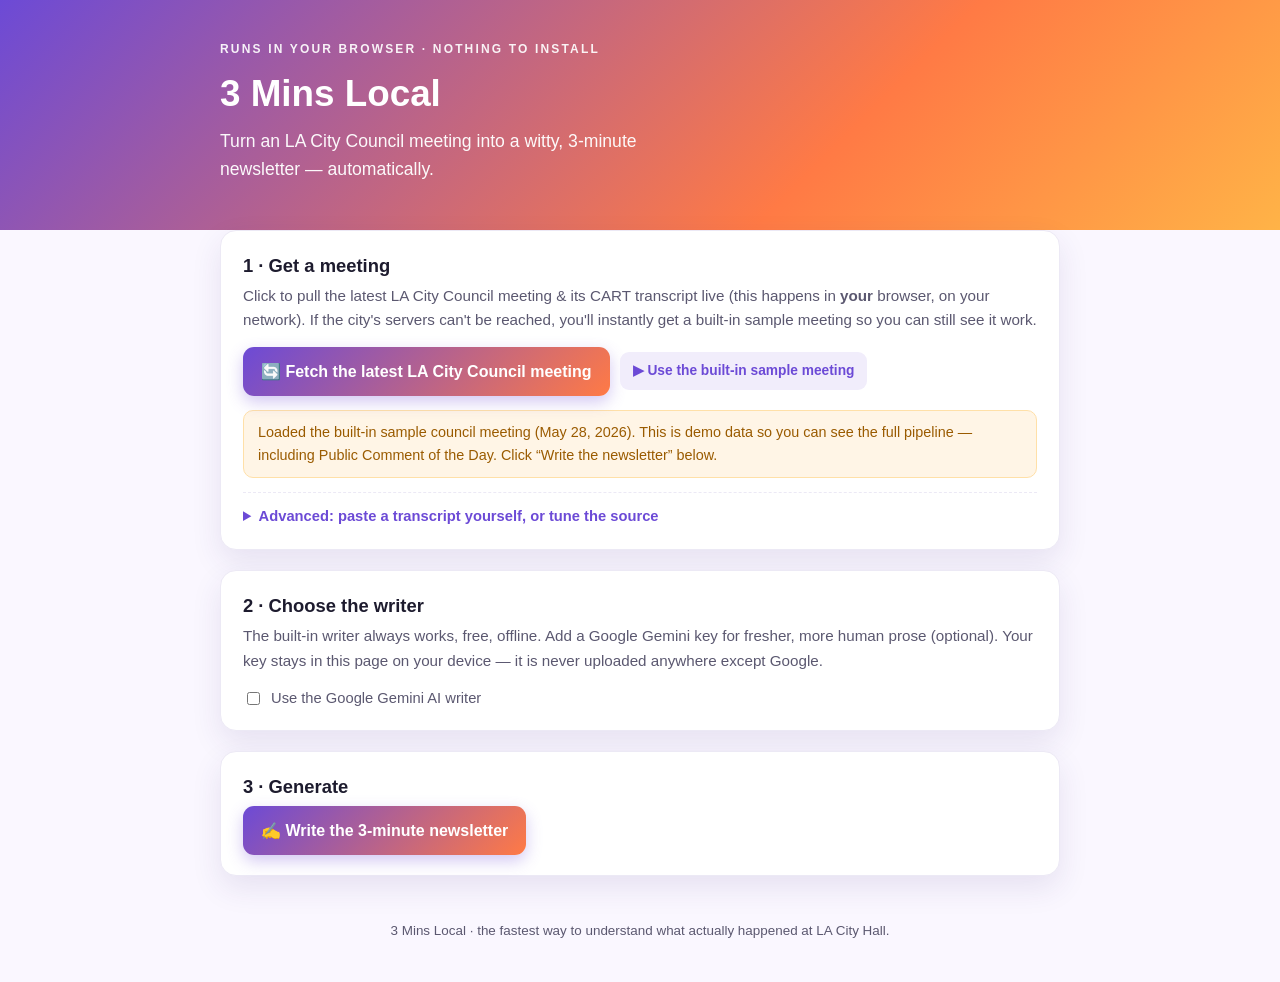
==== app.html @ 2d8de811 "feat: add browser app (app.html) to run the pipeline in Safari Self-contained HTML page that runs th" ====
<!DOCTYPE html>
<html lang="en">
<head>
<meta charset="UTF-8" />
<meta name="viewport" content="width=device-width, initial-scale=1.0" />
<title>3 Mins Local — Live Newsletter Generator</title>
<style>
  :root{
    --ink:#1d1b2e; --muted:#5b5870; --line:#ece9f5; --paper:#fff; --wash:#faf7ff;
    --sun:#ff7a45; --sun2:#ffb347; --grape:#6c4ad6; --sky:#2f9be0; --leaf:#1fae8b; --rose:#e8527a;
    --shadow:0 12px 30px rgba(60,40,120,.10); --radius:16px;
  }
  *{box-sizing:border-box}
  body{margin:0;font-family:-apple-system,BlinkMacSystemFont,"Segoe UI",Roboto,Helvetica,Arial,sans-serif;color:var(--ink);background:var(--wash);line-height:1.6}
  .wrap{max-width:880px;margin:0 auto;padding:0 20px}
  header.hero{background:linear-gradient(135deg,var(--grape),var(--sun) 65%,var(--sun2));color:#fff;padding:40px 0 46px}
  .eyebrow{font-size:.75rem;letter-spacing:.18em;text-transform:uppercase;font-weight:700;opacity:.92}
  header.hero h1{font-size:2.3rem;margin:.15em 0 .1em}
  header.hero p{margin:0;font-size:1.1rem;opacity:.96;max-width:44ch}
  main{padding:26px 0 60px}

  .panel{background:var(--paper);border:1px solid var(--line);border-radius:var(--radius);box-shadow:var(--shadow);padding:20px 22px;margin-bottom:20px}
  .panel h2{margin:0 0 4px;font-size:1.15rem}
  .panel p.hint{margin:0 0 14px;color:var(--muted);font-size:.95rem}

  .btnrow{display:flex;gap:10px;flex-wrap:wrap;align-items:center}
  button{font:inherit;font-weight:700;border:none;border-radius:11px;padding:12px 18px;cursor:pointer;transition:transform .05s ease, box-shadow .15s ease}
  button:active{transform:translateY(1px)}
  .primary{background:linear-gradient(135deg,var(--grape),var(--sun));color:#fff;box-shadow:0 6px 16px rgba(108,74,214,.3)}
  .ghost{background:#f1edfb;color:var(--grape)}
  .small{padding:8px 13px;font-size:.86rem;border-radius:9px}

  label.field{display:block;font-size:.85rem;font-weight:700;color:var(--muted);margin:12px 0 5px}
  input[type=text],input[type=password],textarea,select{width:100%;font:inherit;padding:10px 12px;border:1px solid var(--line);border-radius:10px;background:#fff;color:var(--ink)}
  textarea{min-height:150px;font-family:ui-monospace,SFMono-Regular,Menlo,monospace;font-size:.85rem;line-height:1.5}
  .inline{display:flex;gap:10px;flex-wrap:wrap}
  .inline > *{flex:1;min-width:160px}
  .check{display:flex;align-items:center;gap:8px;margin-top:12px;font-size:.92rem;color:var(--muted)}
  .check input{width:auto}

  details{margin-top:14px;border-top:1px dashed var(--line);padding-top:12px}
  summary{cursor:pointer;font-weight:700;color:var(--grape);font-size:.92rem}

  #log{font-family:ui-monospace,Menlo,monospace;font-size:.8rem;background:#1d1b2e;color:#cfc7ee;border-radius:10px;padding:12px 14px;max-height:180px;overflow:auto;white-space:pre-wrap;margin-top:14px;display:none}
  #log .ok{color:#7ee0b8}#log .warn{color:#ffcf7a}#log .err{color:#ff9a9a}#log .dim{color:#8a83b0}

  .banner{border-radius:10px;padding:10px 14px;font-size:.9rem;margin-top:14px;display:none}
  .banner.live{background:#e7f8f1;color:#0f7a5e;border:1px solid #b6ecd6}
  .banner.demo{background:#fff5e6;color:#9a5b00;border:1px solid #ffe0a8}
  .banner.fail{background:#fdecef;color:#b22a4d;border:1px solid #f6c2cf}

  /* Newsletter */
  #out{display:none}
  .news{background:#fff;border:1px solid var(--line);border-radius:16px;overflow:hidden;box-shadow:var(--shadow)}
  .news .top{background:linear-gradient(90deg,var(--grape),var(--sun));color:#fff;padding:14px 22px}
  .news .top .sub{font-size:.72rem;letter-spacing:.1em;text-transform:uppercase;opacity:.85}
  .news .top h3{margin:2px 0 0;font-size:1.3rem}
  .news .meta{padding:8px 22px;background:#faf7ff;color:var(--muted);font-size:.82rem;border-bottom:1px solid var(--line)}
  .news .body{padding:18px 24px}
  .news h4{margin:18px 0 5px;font-size:.74rem;letter-spacing:.09em;text-transform:uppercase;color:var(--sun)}
  .news h4:first-child{margin-top:0}
  .news p{margin:0 0 6px}
  .news ul{margin:4px 0 0;padding-left:20px}
  .news .closing{color:var(--muted);font-style:italic;border-top:1px solid var(--line);margin-top:18px;padding-top:12px}
  .wc{font-size:.8rem;color:var(--muted);text-align:right;margin-top:8px}

  .leader{margin-top:20px}
  .lead-row{display:flex;align-items:center;gap:12px;padding:10px 0;border-bottom:1px dashed var(--line)}
  .lead-row:last-child{border-bottom:none}
  .badge{flex:none;width:46px;text-align:center;font-weight:800;color:#fff;border-radius:9px;padding:6px 0;font-size:.85rem}
  .lead-row .who{font-weight:700}
  .lead-row .det{font-size:.82rem;color:var(--muted)}
  .topic{display:inline-block;font-size:.72rem;font-weight:700;padding:2px 8px;border-radius:999px;background:#f0ecfb;color:var(--grape);margin:2px 4px 0 0}
  .copybar{display:flex;gap:10px;margin-top:14px}
  footer{color:var(--muted);font-size:.84rem;text-align:center;padding:24px 0 40px}
  a{color:var(--grape)}
</style>
</head>
<body>
<header class="hero"><div class="wrap">
  <div class="eyebrow">Runs in your browser · nothing to install</div>
  <h1>3 Mins Local</h1>
  <p>Turn an LA City Council meeting into a witty, 3-minute newsletter — automatically.</p>
</div></header>

<main class="wrap">

  <div class="panel">
    <h2>1 · Get a meeting</h2>
    <p class="hint">Click to pull the latest LA City Council meeting &amp; its CART transcript live (this happens in <b>your</b> browser, on your network). If the city's servers can't be reached, you'll instantly get a built-in sample meeting so you can still see it work.</p>
    <div class="btnrow">
      <button class="primary" id="btnLive">🔄 Fetch the latest LA City Council meeting</button>
      <button class="ghost small" id="btnSample">▶︎ Use the built-in sample meeting</button>
    </div>
    <div class="banner live" id="bLive"></div>
    <div class="banner demo" id="bDemo"></div>
    <div class="banner fail" id="bFail"></div>
    <div id="log"></div>

    <details>
      <summary>Advanced: paste a transcript yourself, or tune the source</summary>
      <label class="field" for="meetTitle">Meeting title</label>
      <input type="text" id="meetTitle" value="Regular Meeting of the Los Angeles City Council" />
      <div class="inline">
        <div><label class="field" for="meetDate">Date</label><input type="text" id="meetDate" placeholder="2025-12-10" /></div>
        <div><label class="field" for="meetCmte">Body</label><input type="text" id="meetCmte" value="City Council" /></div>
      </div>
      <label class="field" for="transcript">CART transcript text</label>
      <textarea id="transcript" placeholder="Paste a transcript here (only if you want to override the fetch)…"></textarea>
    </details>
  </div>

  <div class="panel">
    <h2>2 · Choose the writer</h2>
    <p class="hint">The built-in writer always works, free, offline. Add a Google Gemini key for fresher, more human prose (optional). Your key stays in this page on your device — it is never uploaded anywhere except Google.</p>
    <label class="check"><input type="checkbox" id="useAI" /> Use the Google Gemini AI writer</label>
    <div id="aiBox" style="display:none">
      <div class="inline">
        <div style="flex:2"><label class="field" for="apiKey">Gemini API key</label><input type="password" id="apiKey" placeholder="AIza… or AQ.…" /></div>
        <div><label class="field" for="model">Model</label><select id="model"><option>gemini-2.0-flash</option><option>gemini-1.5-flash</option><option>gemini-1.5-pro</option></select></div>
      </div>
    </div>
  </div>

  <div class="panel">
    <h2>3 · Generate</h2>
    <div class="btnrow"><button class="primary" id="btnGen">✍️ Write the 3-minute newsletter</button></div>
  </div>

  <div id="out">
    <div class="news" id="news"></div>
    <div class="wc" id="wc"></div>
    <div class="copybar">
      <button class="ghost small" id="btnCopy">📋 Copy as markdown</button>
      <button class="ghost small" id="btnPrint">🖨️ Print / Save PDF</button>
    </div>
    <div class="panel leader" id="leaderPanel" style="margin-top:20px">
      <h2>🎤 Public comment leaderboard</h2>
      <p class="hint">Every public comment, scored on newsworthiness, emotion, virality, and civic relevance. The top one becomes "Public Comment of the Day."</p>
      <div id="leader"></div>
    </div>
  </div>

  <footer>3 Mins Local · the fastest way to understand what actually happened at LA City Hall.</footer>
</main>

<script>
'use strict';
// =================== CONFIG / VOCAB ===================
const TOPIC_KEYWORDS={housing:["housing","affordable","rent","tenant","eviction","landlord","rso","rent control"],homelessness:["homeless","unhoused","encampment","shelter","interim housing","41.18","skid row"],policing:["police","lapd","officer","public safety","crime","use of force","reform"],transportation:["transit","metro","bus","bike","bus lane","traffic","parking","vision zero","sidewalk"],olympics:["olympic","olympics","2028","la28","games"],corruption:["corruption","bribery","indictment","ethics","conflict of interest","fbi","fraud"],development:["development","zoning","rezoning","entitlement","project","permit","density","construction"],labor:["labor","union","wage","worker","minimum wage","strike","contract","collective bargaining"],climate:["climate","emissions","solar","ladwp","green","heat","tree","carbon","electrification"],budget:["budget","deficit","funding","appropriation","reserve","shortfall","fee"]};
const INTENSITY_CUES=["applause","laughter","cheers","boos","shouting","gavel","out of order","point of order","interrupt","outrage","furious"];
const PC_OPEN=["general public comment","public comment","multiple agenda item","please state your name","you have one minute","you'll have one minute","next speaker","next caller","caller, you're on the line","first speaker"];
const PC_CLOSE=["your time has expired","time is up","thank you, next","that concludes public comment","closing public comment","we'll move on"];
const COUNCIL_CUES=["councilmember","councilman","councilwoman","council member","president pro tem","council president","president","chair","vice chair","supervisor"];
const STAFF_CUES=["city attorney","deputy city attorney","city administrative officer","cao","chief legislative analyst","cla","general manager","gm","director","deputy","analyst","staff","presenter","lapd chief","fire chief","department of","bureau of","sergeant at arms","engineer"];
const CLERK_CUES=["city clerk","clerk","executive officer","reading clerk"];
const PUBLIC_CUES=["speaker","caller","public comment","public testimony","member of the public"];
const VIRALITY_MARKERS=["i pay your salary","do your job","this is insane","follow the money","you work for us","shame","literally","are you kidding","with all due respect","let me be clear","point blank","frankly","absurd","ridiculous"];
const WEIGHTS={newsworthiness:.35,emotional:.20,virality:.20,civic_relevance:.25};
const PHRASEBOOK={"mobility corridor optimization":"turning a car lane into a bus lane","mobility corridor":"a street they want buses and bikes to use","right-sizing":"cutting","fiscal sustainability":"we're short on money","structural deficit":"we spend more than we take in, every year","enhanced enforcement":"more tickets / more police","interim housing":"temporary shelter","permanent supportive housing":"apartments with on-site services for formerly homeless residents","adaptive reuse":"turning old offices into apartments","public-private partnership":"the city pays, a private company runs it","value capture":"taxing the bump in property value the city's own project creates","community engagement":"meetings where residents get to comment","stakeholder":"anyone affected","robust":"we hope it's big enough","leverage":"use","utilize":"use","incentivize":"pay people to","deconfliction":"stop two city plans from fighting each other","operationalize":"actually do","feasibility study":"we'll study whether it's even possible","ground lease":"the city keeps the land and rents it out long-term","entitlements":"permission to build","by-right":"no extra approvals needed","density bonus":"build taller in exchange for some affordable units","transit-oriented":"near a train or bus line","complete street":"a street redesigned for cars, buses, bikes, and walkers"};
const WORDS_MAX=900;
const COUNCIL_FILE_RE=/\b\d{2}-\d{4}(?:-S\d+)?\b/g;
const ROLE={COUNCIL:"councilmember",STAFF:"staff",CLERK:"clerk",PUBLIC:"public",UNKNOWN:"unknown"};

// =================== PIPELINE (ported & Node-tested) ===================
function parseTimestamp(ts){if(!ts)return null;const p=ts.split(":").map(Number);let h,m,s;if(p.length===3)[h,m,s]=p;else if(p.length===2){h=0;[m,s]=p;}else return null;return h*3600+m*60+s;}
function cleanSpeaker(r){return r.replace(/\s+/g," ").trim();}
const GENERIC_LABELS=new Set(["speaker","caller","public comment","member of the public","next speaker"]);
function displayName(raw){const l=cleanSpeaker(raw);const m=l.match(/^([A-Za-z .'-]+?)\s*\(([^)]+)\)\s*$/);if(m&&GENERIC_LABELS.has(m[1].trim().toLowerCase()))return m[2].trim();return l;}
function looksLikeLabel(c){const w=c.split(/\s+/);if(w.length>6)return false;const L=[...c].filter(ch=>/[a-zA-Z]/.test(ch));if(!L.length)return false;const up=L.filter(ch=>ch===ch.toUpperCase()&&/[A-Z]/.test(ch)).length;return up/L.length>=.5;}
const RE_MARK=/^\s*>>\s*([^:\[]+?)\s*(?:\[(\d{1,2}:\d{2}(?::\d{2})?)\])?\s*:\s*(.*)$/,RE_TS=/^\s*\[(\d{1,2}:\d{2}(?::\d{2})?)\]\s*([A-Z][^:]{1,60}?)\s*:\s*(.*)$/,RE_PLAIN=/^\s*([A-Z][A-Za-z'.\-() ]{1,58}?)\s*:\s*(.+)$/;
function parseTranscript(text){const segs=[];let cur=null;for(const line of text.split(/\r?\n/)){if(!line.trim())continue;let sp=null,ts=null,body=null,m;if((m=line.match(RE_MARK))){sp=m[1];ts=m[2];body=m[3];}else if((m=line.match(RE_TS))){ts=m[1];sp=m[2];body=m[3];}else if((m=line.match(RE_PLAIN))&&looksLikeLabel(m[1])){sp=m[1];body=m[2];}if(sp!==null){if(cur){cur.text=cur.text.trim();segs.push(cur);}cur={index:segs.length,speakerRaw:">> "+cleanSpeaker(sp),speakerName:displayName(sp),text:body.trim(),start:parseTimestamp(ts),role:ROLE.UNKNOWN};}else if(cur){cur.text=(cur.text+" "+line.trim()).trim();}}if(cur){cur.text=cur.text.trim();segs.push(cur);}return segs;}
function classifyLabel(label){const l=label.toLowerCase().replace(/^>+/,"").trim();if(CLERK_CUES.some(c=>l.includes(c)))return ROLE.CLERK;if(COUNCIL_CUES.some(c=>l.includes(c)))return ROLE.COUNCIL;if(STAFF_CUES.some(c=>l.includes(c)))return ROLE.STAFF;if(PUBLIC_CUES.some(c=>l.includes(c)))return ROLE.PUBLIC;return ROLE.UNKNOWN;}
function classifySegments(segs){for(const s of segs)s.role=classifyLabel(s.speakerRaw||s.speakerName);return segs;}
function hasCue(t,cues){const low=t.toLowerCase();return cues.some(c=>low.includes(c));}
function detectWindows(segs){const w=[];let open=null;segs.forEach((s,i)=>{if(open===null){if(hasCue(s.text,PC_OPEN))open=i;}else if(hasCue(s.text,PC_CLOSE)){w.push([open,i+1]);open=null;}});if(open!==null)w.push([open,segs.length]);return w;}
function inWindow(i,wins){return wins.some(([a,b])=>a<=i&&i<b);}
function extractPublicComments(segs){const wins=detectWindows(segs);const out=[];segs.forEach((s,i)=>{const off=[ROLE.COUNCIL,ROLE.STAFF,ROLE.CLERK].includes(s.role);if(s.role===ROLE.PUBLIC){out.push(s);return;}if(inWindow(i,wins)&&!off){s.role=ROLE.PUBLIC;out.push(s);}});return out.filter(s=>s.text.split(/\s+/).length>=4);}
function topicsIn(t){const low=t.toLowerCase();return Object.entries(TOPIC_KEYWORDS).filter(([k,kw])=>kw.some(x=>low.includes(x))).map(([k])=>k);}
function newsworthiness(tp){if(!tp.length)return 0;return Math.min(1,.45+.275*(tp.length-1));}
function emotional(t){const low=t.toLowerCase();const h=INTENSITY_CUES.filter(c=>low.includes(c)).length;const ex=Math.min((t.match(/!/g)||[]).length,3)*.15;const caps=Math.min((t.match(/\b[A-Z]{3,}\b/g)||[]).length,4)*.1;return Math.min(1,.4*h+ex+caps);}
function virality(t){const low=t.toLowerCase();const mk=VIRALITY_MARKERS.filter(m=>low.includes(m)).length;let s=Math.min(1,.35*mk);const wc=t.split(/\s+/).length;if(wc>=8&&wc<=45)s+=.2;return Math.min(1,s);}
function civic(t,files,tps){const low=t.toLowerCase();const found=(t.match(COUNCIL_FILE_RE)||[]);let refs=files&&files.size?[...new Set(found)].filter(f=>files.has(f)):[...new Set(found)];let s=0;if(refs.length)s+=Math.min(.7,.4+.15*(refs.length-1));if(["vote","motion","agenda item","item number","council file","ordinance"].some(p=>low.includes(p)))s+=.3;if(tps&&tps.size&&topicsIn(t).some(x=>tps.has(x)))s+=.2;return[Math.min(1,s),refs.sort()];}
const rnd=(n,d=3)=>{const f=10**d;return Math.round(n*f)/f;};
function scoreComment(seg,files,tps){const topics=topicsIn(seg.text);const[civ,refs]=civic(seg.text,files,tps);const bd={newsworthiness:rnd(newsworthiness(topics)),emotional:rnd(emotional(seg.text)),virality:rnd(virality(seg.text)),civic_relevance:rnd(civ)};const total=rnd(Object.keys(WEIGHTS).reduce((a,k)=>a+WEIGHTS[k]*bd[k],0),4);return{speakerName:seg.speakerName,text:seg.text,topics,agendaRefs:refs,score:total,breakdown:bd};}
function rankComments(pub,items){items=items||[];const files=new Set(items.map(i=>i.item_id));const tps=new Set();items.forEach(i=>(i.topics||[]).forEach(t=>tps.add(t)));return pub.map(s=>scoreComment(s,files,tps)).sort((a,b)=>b.score-a.score);}
function extractAgendaFromTranscript(segs){const items=[];let cur=null;const fin=()=>{if(cur)items.push(cur);};for(const s of segs){const m=s.role===ROLE.CLERK?s.text.match(/^Item\s+(\d{2}-\d{4}(?:-S\d+)?)\.?\s*(.*)$/i):null;if(m){fin();const rest=m[2].trim();const title=rest.split(/(?<=[.!?])\s+/)[0]||rest;cur={item_id:m[1],title:title.replace(/\.$/,""),description:rest,item_type:"",action:"",vote:""};continue;}if(cur){const t=s.text,low=t.toLowerCase();const v=t.match(/(\d{1,2})\s+to\s+(\d{1,2})/);if(v&&!cur.vote)cur.vote=v[1]+"-"+v[2];if(!cur.action){if(/\b(adopted|carries|approved|passes)\b/.test(low))cur.action="adopted";else if(/\bcontinued\b/.test(low))cur.action=(t.match(/continued[^.]*?weeks?/i)||["continued"])[0];else if(/\brefer/.test(low))cur.action="referred to committee";else if(/received and filed/.test(low))cur.action="received and filed";}}}fin();return items;}
function actionPhrase(it){const act=(it.action||"").toLowerCase(),base=(it.title||"").replace(/\.$/,""),vote=it.vote?" on a "+it.vote+" vote":"";if(/adopt|approv|carries|passes/.test(act))return`approved “${base}”${vote}`;if(/continu|defer/.test(act))return`punted “${base}” to a later date${vote}`;if(/refer/.test(act))return`sent “${base}” back to committee${vote}`;if(/receiv/.test(act))return`received-and-filed “${base}” (i.e. noted it and moved on)`;return`considered “${base}”${vote}`;}
function whyTemplate(it){return it.topics&&it.topics.length?`It lands squarely in LA's ${it.topics[0]} fight — the kind of decision residents actually feel.`:"It's the sort of routine-sounding item that quietly reshapes how the city runs.";}
function nextTemplate(it){const a=(it.action||"").toLowerCase();if(/continu|defer/.test(a))return"Expect it back on a future agenda — watch the council file for the new date.";if(/committee|refer/.test(a))return"It heads to committee next, where the real horse-trading happens.";if(/adopt|approv|carries/.test(a))return"Now it moves to implementation; the mayor and departments take it from here.";return"Track the council file for the next move.";}
function translate(it){const text=`${it.title}. ${it.description}`.trim(),low=text.toLowerCase();for(const[j,p]of Object.entries(PHRASEBOOK)){if(low.includes(j))return`“${j}” = ${p}.`;}const cl=text.replace(/\b(pursuant to|whereas|heretofore|aforementioned|notwithstanding)\b/gi,"").trim();const sh=cl.split(".")[0];return sh?`In plain English: ${sh}.`:"In plain English: the city did a city thing.";}
function processAgenda(items){for(const it of items){it.topics=topicsIn(`${it.title} ${it.description}`);it.what_happened=`Council ${actionPhrase(it)} (CF ${it.item_id}).`;it.why_it_matters=whyTemplate(it);it.what_next=nextTemplate(it);it.translation=translate(it);}return items;}
const MONEY_RE=/\$[\d,]+(?:\.\d+)?(?:\s?(?:million|billion|m|b|k))?/gi,VOTE_FULL=/^\d{1,2}-\d{1,2}$/;
function subjectify(t){const w=(t||"").replace(/\.$/,"").split(/\s+/),sh=w.slice(0,8).join(" ");return w.length<=8?sh:sh+"…";}
function firstSentence(t){t=(t||"").trim();if(!t)return"";return t.split(/(?<=[.!?])\s+/)[0].trim();}
function trimQuote(t,max=40){const w=t.split(/\s+/);return w.length<=max?t:w.slice(0,max).join(" ")+"…";}
function speakerLabel(n){n=(n||"").trim();if(!n||["speaker","caller","public comment"].includes(n.toLowerCase()))return"one Angeleno";return n;}
function pcWhy(c){return c.topics&&c.topics.length?`It cut to the heart of LA's ${c.topics[0]} debate.`:"It was the kind of comment that makes the room go quiet.";}
function vibes(items,c){const tp=new Set();items.forEach(a=>(a.topics||[]).forEach(t=>tp.add(t)));if(c)(c.topics||[]).forEach(t=>tp.add(t));if(tp.has("homelessness")||tp.has("housing"))return"Housing dominated the room again — the chamber's most reliable recurring character.";if(tp.has("transportation"))return"Transit talk meant the usual bus-lane-versus-parking standoff. Classic LA.";if(tp.has("olympics"))return"The 2028 clock ticked a little louder in the background today.";return"A workmanlike day in the horseshoe — gavel, motion, vote, repeat.";}
function extractNumbers(items){const out=[],seen=new Set();for(const a of items){const blob=`${a.title} ${a.description} ${a.what_happened}`;for(const m of(blob.match(MONEY_RE)||[])){if(!seen.has(m)){seen.add(m);out.push(`${m} — tied to ${subjectify(a.title)}`);}}if(a.vote&&!seen.has(a.vote)&&VOTE_FULL.test(a.vote)){seen.add(a.vote);out.push(`${a.vote} — the vote on ${subjectify(a.title)}`);}if(out.length>=4)break;}return out.slice(0,4);}
function wordCount(nl){const p=[nl.hook,nl.big_story,nl.why_it_matters,nl.translation,nl.public_comment_of_the_day,nl.la_vibes,nl.whats_next,nl.closing,...nl.what_happened,...nl.numbers_that_matter];return p.reduce((a,x)=>a+(x?x.split(/\s+/).length:0),0);}
function enforceBudget(nl){const f=["big_story","public_comment_of_the_day","why_it_matters","la_vibes","whats_next"];while(wordCount(nl)>WORDS_MAX){let lg=f[0];for(const x of f)if(nl[x].split(/\s+/).length>nl[lg].split(/\s+/).length)lg=x;const w=nl[lg].split(/\s+/);if(w.length<=12)break;nl[lg]=w.slice(0,Math.floor(w.length*.8)).join(" ").replace(/[,;]$/,"")+"…";}return nl;}
function generateNewsletter(meeting,items,comment){const committee=meeting.committee||"City Council",top=items[0];let subject,big,translation;if(top){subject=subjectify(top.title);big=`${top.what_happened} ${firstSentence(top.description)}`.trim();translation=top.translation;}else{subject=`What went down at ${committee}`;big="A quieter day at City Hall — mostly procedural items and reports.";translation="Nothing that needs a decoder ring today.";}const hook=`Good morning, LA. The ${committee} met ${meeting.date?("on "+meeting.date):"this week"}, so you didn't have to. Here's the 3-minute version.`;let what=items.slice(0,5).map(a=>a.what_happened);if(!what.length)what=["Council worked through a light, procedural agenda."];const why=top?top.why_it_matters:"Even the boring stuff sets the table for the fights to come.";let pc;if(comment){const ref=comment.agendaRefs&&comment.agendaRefs.length?` (re: CF ${comment.agendaRefs[0]})`:"";pc=`During public comment${ref}, ${speakerLabel(comment.speakerName)} said: “${trimQuote(comment.text)}” ${pcWhy(comment)}`;}else{pc="No standout public comment today — a rare quiet mic at City Hall.";}const nl={meeting_id:meeting.id,subject,hook,what_happened:what,big_story:big,why_it_matters:why,translation,public_comment_of_the_day:pc,la_vibes:vibes(items,comment),numbers_that_matter:extractNumbers(items).length?extractNumbers(items):["No headline numbers today — keep the receipts handy anyway."],whats_next:top?top.what_next:"Check the council calendar for the next meeting.",closing:"That's your 3 minutes. Now go outside — it's LA, the weather's doing its thing. 🌴"};return enforceBudget(nl);}

// =================== SAMPLE DATA (offline fallback) ===================
const SAMPLE_TRANSCRIPT=`>> CITY CLERK [10:02:11]: Good morning. This is the regular meeting of the Los Angeles City Council for Thursday, May 28th, 2026. Roll call. We have a quorum present.
>> COUNCIL PRESIDENT HARRIS-DAWSON [10:04:33]: Thank you. Good morning, everyone. Before we take up the agenda, we'll begin with general public comment on items on today's agenda. Each speaker will have one minute. Please state your name for the record when the clerk calls you. First speaker.
>> SPEAKER (MARIA GONZALEZ) [10:05:01]: Good morning, council. My name is Maria Gonzalez and I rent in Boyle Heights. I'm here about council file 24-0455, the tenant anti-harassment ordinance. My landlord shut off the hot water for three weeks to push us out. This ordinance is the only thing standing between working families and an empty apartment a developer can flip. Please vote yes. We are not numbers, we are your neighbors.
>> CITY CLERK [10:06:09]: Next speaker.
>> SPEAKER (DARNELL WRIGHT) [10:06:14]: Darnell Wright, Council District 9. I run a small auto shop on Central. I support housing, but every time you add a fee, you add it to my rent too. On item 23-1102, the mobility corridor project, you're taking away the parking my customers use. With all due respect, follow the money on who actually asked for this. It wasn't us.
>> COUNCIL PRESIDENT HARRIS-DAWSON [10:07:20]: Thank you. Next.
>> SPEAKER (REVEREND ALMA TORRES) [10:07:25]: Reverend Alma Torres, from a coalition of Westlake congregations. Item 24-0600-S29 funds 200 interim housing beds. Two hundred beds for forty thousand unhoused neighbors. I have buried members of my congregation on the sidewalk. Two hundred is not a plan, it is a press release. Do better. [applause]
>> COUNCIL PRESIDENT HARRIS-DAWSON [10:08:40]: I'll ask the audience to please hold applause so we can get through every speaker. Next.
>> SPEAKER (KEVIN) [10:08:52]: Kevin, San Pedro. I just want to know why the agenda PDF is 1,400 pages and the summary is one sentence. I have a job. I have one minute to talk about something you had three weeks to read. That's the whole problem with this place. Your time has expired before you even understand the item.
>> CITY CLERK [10:09:48]: Your time has expired. That concludes general public comment.
>> COUNCIL PRESIDENT HARRIS-DAWSON [10:10:02]: Thank you to everyone who came down. We'll move on to the agenda. Madam Clerk, please read item 24-0455.
>> CITY CLERK [10:10:20]: Item 24-0455. Ordinance amending the Los Angeles Municipal Code to establish a tenant anti-harassment program with administrative penalties.
>> COUNCILMEMBER SOTO-MARTINEZ [10:10:45]: Thank you, Mr. President. This has been two years of stakeholder engagement. The translation here is simple: if a landlord cuts your water to force you out, the city can finally fine them. I move to adopt.
>> CITY ATTORNEY RODRIGUEZ [10:11:30]: For the record, the ordinance as drafted is legally sufficient and the administrative penalty structure is enforceable.
>> COUNCIL PRESIDENT HARRIS-DAWSON [10:12:05]: All in favor. The motion is adopted, 12 to 0. Next item, 23-1102.
>> CITY CLERK [10:12:30]: Item 23-1102. Mobility corridor optimization project on Central Avenue, including a dedicated bus lane and protected bike lane between Vernon and Slauson.
>> COUNCILMEMBER PRICE [10:13:10]: I appreciate the goal, but my constituents like Mr. Wright deserve a real parking mitigation plan. I move we continue this item two weeks for a feasibility study on loading zones.
>> COUNCIL PRESIDENT HARRIS-DAWSON [10:14:25]: Without objection, item 23-1102 is continued two weeks. Next, 24-0600-S29.
>> CITY CLERK [10:14:50]: Item 24-0600-S29. Authorization to allocate 12 million dollars in Homeless Housing, Assistance and Prevention funds for 200 interim housing beds in Council Districts 1 and 14.
>> COUNCILMEMBER HERNANDEZ [10:15:30]: I'll be honest, the reverend is right that it's not enough. But 12 million dollars and 200 beds today beats a perfect plan that never funds anything. I move to adopt.
>> COUNCIL PRESIDENT HARRIS-DAWSON [10:16:40]: The motion carries, 11 to 1. We'll recess for ten minutes.`;

// =================== DOM + ORCHESTRATION ===================
const $=id=>document.getElementById(id);
const logEl=$("log");
function log(msg,cls){logEl.style.display="block";const s=document.createElement("div");if(cls)s.className=cls;s.textContent=msg;logEl.appendChild(s);logEl.scrollTop=logEl.scrollHeight;}
function clearLog(){logEl.innerHTML="";logEl.style.display="none";}
function banner(id,msg){["bLive","bDemo","bFail"].forEach(b=>$(b).style.display="none");const el=$(id);el.textContent=msg;el.style.display="block";}

$("useAI").addEventListener("change",e=>{$("aiBox").style.display=e.target.checked?"block":"none";});

// ---- CORS-proxied fetch (runs in the user's browser, on their network) ----
const PROXIES=[u=>"https://corsproxy.io/?url="+encodeURIComponent(u),u=>"https://api.allorigins.win/raw?url="+encodeURIComponent(u),u=>u];
async function proxiedFetch(url,asJson){let lastErr;for(const wrap of PROXIES){const via=wrap(url);try{log("  → "+via.slice(0,72),"dim");const r=await fetch(via,{headers:{Accept:asJson?"application/json,*/*":"text/html,*/*"}});if(!r.ok){lastErr=new Error("HTTP "+r.status);log("    HTTP "+r.status,"warn");continue;}const txt=await r.text();if(txt&&txt.length>30){return asJson?JSON.parse(txt):txt;}lastErr=new Error("empty body");}catch(e){lastErr=e;log("    "+e.message,"warn");}}throw lastErr||new Error("all strategies failed");}

// Best-effort live retrieval of the latest council meeting transcript.
async function fetchLatestMeeting(){
  clearLog();log("Fetching latest LA City Council meeting (in your browser)…");
  // Strategy A: PrimeGov public API (current LA agenda system).
  try{
    log("Trying PrimeGov API…");
    const list=await proxiedFetch("https://lacity.primegov.com/api/v2/PublicPortal/ListArchivedMeetings",true);
    const arr=Array.isArray(list)?list:(list.value||list.data||[]);
    const councils=arr.filter(m=>/council/i.test(m.title||m.meetingName||"")&&!/committee/i.test(m.title||""));
    const pick=(councils[0]||arr[0]);
    if(pick){
      log("  found meeting: "+(pick.title||pick.meetingName)+" ("+(pick.dateTime||pick.date||"?")+")","ok");
      const docs=pick.documentList||pick.documents||[];
      const tdoc=docs.find(d=>/transcript|cart/i.test(d.templateName||d.name||d.type||""));
      if(tdoc){
        const id=tdoc.id||tdoc.documentId;
        for(const pat of [
          "https://lacity.primegov.com/Portal/Meeting/Document/"+id,
          "https://lacity.primegov.com/api/v2/PublicPortal/CompiledDocument/"+id,
          "https://lacity.primegov.com/Portal/viewer?id="+id]){
          try{const t=await proxiedFetch(pat,false);if(t&&/>>|\[\d{1,2}:\d{2}/.test(t)){
            return {transcript:stripHtml(t),meeting:{id:"primegov-"+(pick.id||"latest"),title:pick.title||pick.meetingName||"Los Angeles City Council",date:(pick.dateTime||"").slice(0,10),committee:"City Council"},source:"PrimeGov"};
          }}catch(e){}
        }
        log("  found a transcript document but couldn't read its text.","warn");
      }else log("  meeting had no transcript/CART document listed.","warn");
    }
  }catch(e){log("  PrimeGov failed: "+e.message,"warn");}
  // Strategy B: City Clerk calendar HTML (look for a transcript link).
  try{
    log("Trying City Clerk calendar…");
    const html=await proxiedFetch("https://clerk.lacity.gov/calendar",false);
    const m=html.match(/href="([^"]*(?:transcript|cart)[^"]*)"/i);
    if(m){let u=m[1];if(u.startsWith("/"))u="https://clerk.lacity.gov"+u;log("  transcript link: "+u,"ok");const t=await proxiedFetch(u,false);return{transcript:stripHtml(t),meeting:{id:"clerk-latest",title:"Los Angeles City Council",date:"",committee:"City Council"},source:"City Clerk"};}
    log("  no transcript link found on calendar page.","warn");
  }catch(e){log("  City Clerk failed: "+e.message,"warn");}
  throw new Error("Could not retrieve a live transcript.");
}
function stripHtml(s){if(!/[<][a-z!]/i.test(s))return s;const d=document.createElement("div");d.innerHTML=s;return (d.textContent||d.innerText||"").replace(/\n{3,}/g,"\n\n");}

function loadSample(){
  $("transcript").value=SAMPLE_TRANSCRIPT;$("meetTitle").value="Regular Meeting of the Los Angeles City Council";$("meetDate").value="2026-05-28";$("meetCmte").value="City Council";
  banner("bDemo","Loaded the built-in sample council meeting (May 28, 2026). This is demo data so you can see the full pipeline — including Public Comment of the Day. Click “Write the newsletter” below.");
}

$("btnSample").addEventListener("click",loadSample);
$("btnLive").addEventListener("click",async()=>{
  $("btnLive").disabled=true;$("btnLive").textContent="⏳ Fetching…";
  try{
    const res=await fetchLatestMeeting();
    $("transcript").value=res.transcript;$("meetTitle").value=res.meeting.title;$("meetDate").value=res.meeting.date;$("meetCmte").value=res.meeting.committee;
    banner("bLive","✅ Pulled a live transcript from "+res.source+". Click “Write the newsletter” below.");
    log("Success — "+res.transcript.length+" chars of transcript.","ok");
  }catch(e){
    log("Live fetch failed: "+e.message,"err");
    loadSample();
    banner("bFail","Couldn't reach the LA City servers from your browser right now (they often block cross-site requests). I loaded the built-in sample instead so you can still see it work. If you want, copy the log above and send it to me and I'll fix the connection.");
  }finally{$("btnLive").disabled=false;$("btnLive").textContent="🔄 Fetch the latest LA City Council meeting";}
});

async function callGemini(system,prompt,key,model){
  const url="https://generativelanguage.googleapis.com/v1beta/models/"+model+":generateContent?key="+encodeURIComponent(key);
  const body={contents:[{parts:[{text:prompt}]}],generationConfig:{temperature:0.85,responseMimeType:"application/json"}};
  if(system)body.systemInstruction={parts:[{text:system}]};
  const r=await fetch(url,{method:"POST",headers:{"Content-Type":"application/json"},body:JSON.stringify(body)});
  if(!r.ok)throw new Error("Gemini HTTP "+r.status+" — "+(await r.text()).slice(0,200));
  const j=await r.json();const txt=(j.candidates&&j.candidates[0]&&j.candidates[0].content.parts.map(p=>p.text).join(""))||"";return txt;
}
const NEWS_SYS=`You are the writer of "3 Mins Local," a daily LA City Hall newsletter. Voice: smart, funny, slightly sarcastic, civic-minded. Never partisan, activist, corporate, or like a government press release. Never mock ordinary residents; humor targets bureaucracy and meeting dynamics. Stay factual — do not invent votes, names, or quotes. Target 500-700 words.`;
function buildNewsPrompt(meeting,items,top){
  const ab=items.slice(0,5).map(a=>`- CF ${a.item_id}: ${a.title}\n  what happened: ${a.what_happened}\n  why: ${a.why_it_matters}\n  next: ${a.what_next}\n  translation: ${a.translation}`).join("\n")||"(none)";
  return `MEETING: ${meeting.title} (${meeting.committee}) — ${meeting.date}\nTOP AGENDA ITEMS:\n${ab}\nPUBLIC COMMENT OF THE DAY (use as-is): ${top?top.speakerName+': "'+top.text+'"':"(none)"}\n\nReturn STRICT JSON with keys: subject, hook, what_happened (array of 3-5), big_story, why_it_matters, translation, public_comment_of_the_day, la_vibes, numbers_that_matter (array of 2-4), whats_next, closing.`;
}

async function generate(){
  const transcript=$("transcript").value.trim();
  if(!transcript){banner("bFail","No meeting loaded yet. Click “Fetch the latest” or “Use the built-in sample” first.");return;}
  const meeting={id:"web",title:$("meetTitle").value||"Los Angeles City Council",date:$("meetDate").value||"",committee:$("meetCmte").value||"City Council"};
  const segs=classifySegments(parseTranscript(transcript));
  const pub=extractPublicComments(segs);
  let items=processAgenda(extractAgendaFromTranscript(segs));
  const ranked=rankComments(pub,items);
  let nl=generateNewsletter(meeting,items,ranked[0]||null);

  if($("useAI").checked && $("apiKey").value.trim()){
    try{
      log("Calling Gemini…");
      const raw=await callGemini(NEWS_SYS,buildNewsPrompt(meeting,items,ranked[0]),$("apiKey").value.trim(),$("model").value);
      const data=JSON.parse(raw.replace(/^```json\s*|```$/g,""));
      nl=enforceBudget(Object.assign(nl,{subject:data.subject,hook:data.hook,what_happened:data.what_happened.slice(0,5),big_story:data.big_story,why_it_matters:data.why_it_matters,translation:data.translation,public_comment_of_the_day:data.public_comment_of_the_day,la_vibes:data.la_vibes,numbers_that_matter:data.numbers_that_matter.slice(0,4),whats_next:data.whats_next,closing:data.closing}));
      log("Gemini wrote the issue.","ok");
    }catch(e){log("Gemini failed ("+e.message+") — used the built-in writer instead.","warn");}
  }
  render(nl,meeting,ranked);
}
$("btnGen").addEventListener("click",generate);

function esc(s){return (s||"").replace(/&/g,"&amp;").replace(/</g,"&lt;").replace(/>/g,"&gt;");}
let lastMarkdown="";
function render(nl,meeting,ranked){
  const md=newsletterMarkdown(nl);lastMarkdown=md;
  $("news").innerHTML=`<div class="top"><div class="sub">SUBJECT</div><h3>${esc(nl.subject)}</h3></div>
  <div class="meta">${esc(meeting.title)} · ${esc(meeting.committee)} ${meeting.date?("· "+esc(meeting.date)):""}</div>
  <div class="body">
    <p style="color:var(--muted);font-style:italic">${esc(nl.hook)}</p>
    <h4>📋 What Actually Happened</h4><ul>${nl.what_happened.map(b=>"<li>"+esc(b)+"</li>").join("")}</ul>
    <h4>🏛️ The Big Story</h4><p>${esc(nl.big_story)}</p>
    <h4>🤔 Why It Matters</h4><p>${esc(nl.why_it_matters)}</p>
    <h4>🔤 Translation From Government</h4><p>${esc(nl.translation)}</p>
    <h4>🎤 Public Comment of the Day</h4><p>${esc(nl.public_comment_of_the_day)}</p>
    <h4>🌴 LA Vibes</h4><p>${esc(nl.la_vibes)}</p>
    <h4>🔢 Numbers That Matter</h4><ul>${nl.numbers_that_matter.map(b=>"<li>"+esc(b)+"</li>").join("")}</ul>
    <h4>⏭️ What's Next</h4><p>${esc(nl.whats_next)}</p>
    <p class="closing">${esc(nl.closing)}</p>
  </div>`;
  $("wc").textContent=wordCount(nl)+" words · ~"+Math.max(1,Math.round(wordCount(nl)/200))+" min read · target 500–700";
  const colors=["var(--rose)","var(--grape)","var(--sky)","var(--leaf)","var(--sun2)"];
  $("leader").innerHTML=ranked.length?ranked.map((c,i)=>`<div class="lead-row"><div class="badge" style="background:${colors[i%colors.length]}">${c.score.toFixed(2)}</div><div><div class="who">${esc(speakerLabel(c.speakerName))} ${i===0?"🏆":""}</div><div class="det">${esc(trimQuote(c.text,22))}</div><div>${c.topics.map(t=>'<span class="topic">'+t+'</span>').join("")}${c.agendaRefs.map(r=>'<span class="topic" style="background:#ffe9df;color:#c9560d">CF '+r+'</span>').join("")}</div></div></div>`).join(""):'<p class="hint">No public comments detected in this transcript.</p>';
  $("out").style.display="block";$("out").scrollIntoView({behavior:"smooth"});
}
function newsletterMarkdown(nl){return `**SUBJECT:** ${nl.subject}\n\n# 3 Mins Local\n\n_${nl.hook}_\n\n## What Actually Happened\n${nl.what_happened.map(b=>"- "+b).join("\n")}\n\n## The Big Story\n${nl.big_story}\n\n## Why It Matters\n${nl.why_it_matters}\n\n## Translation From Government\n${nl.translation}\n\n## Public Comment of the Day\n${nl.public_comment_of_the_day}\n\n## LA Vibes\n${nl.la_vibes}\n\n## Numbers That Matter\n${nl.numbers_that_matter.map(b=>"- "+b).join("\n")}\n\n## What's Next\n${nl.whats_next}\n\n---\n_${nl.closing}_`;}
$("btnCopy").addEventListener("click",()=>{navigator.clipboard.writeText(lastMarkdown).then(()=>{$("btnCopy").textContent="✓ Copied!";setTimeout(()=>$("btnCopy").textContent="📋 Copy as markdown",1500);});});
$("btnPrint").addEventListener("click",()=>window.print());

// On load: show the sample immediately so the page visibly "works".
loadSample();
</script>
</body>
</html>
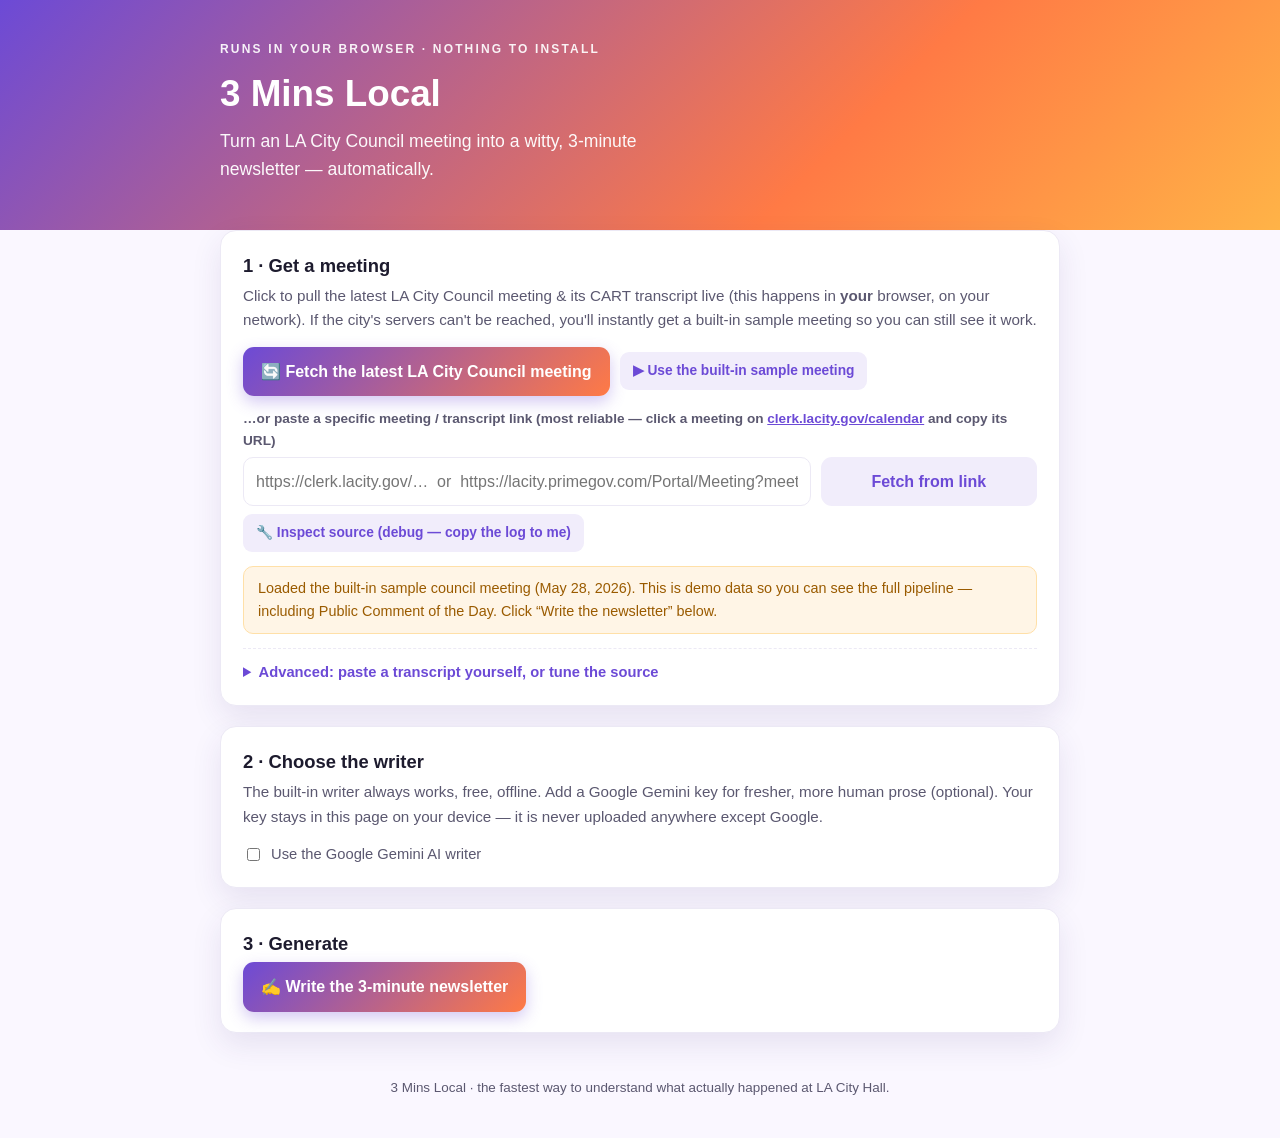
==== commit 3b2891dc: "feat(app): robust live fetch — meeting-link input + self-diagnosing log Replace blind PrimeGov API g" ====
--- a/app.html
+++ b/app.html
@@ -92,6 +92,12 @@
       <button class="primary" id="btnLive">🔄 Fetch the latest LA City Council meeting</button>
       <button class="ghost small" id="btnSample">▶︎ Use the built-in sample meeting</button>
     </div>
+    <label class="field" for="meetUrl">…or paste a specific meeting / transcript link (most reliable — click a meeting on <a href="https://clerk.lacity.gov/calendar" target="_blank">clerk.lacity.gov/calendar</a> and copy its URL)</label>
+    <div class="inline">
+      <input type="text" id="meetUrl" placeholder="https://clerk.lacity.gov/…  or  https://lacity.primegov.com/Portal/Meeting?meetingTemplateId=…" style="flex:3" />
+      <button class="ghost" id="btnFromUrl" style="flex:1;min-width:130px">Fetch from link</button>
+    </div>
+    <button class="ghost small" id="btnDiag" style="margin-top:8px">🔧 Inspect source (debug — copy the log to me)</button>
     <div class="banner live" id="bLive"></div>
     <div class="banner demo" id="bDemo"></div>
     <div class="banner fail" id="bFail"></div>
@@ -238,43 +244,58 @@
 const PROXIES=[u=>"https://corsproxy.io/?url="+encodeURIComponent(u),u=>"https://api.allorigins.win/raw?url="+encodeURIComponent(u),u=>u];
 async function proxiedFetch(url,asJson){let lastErr;for(const wrap of PROXIES){const via=wrap(url);try{log("  → "+via.slice(0,72),"dim");const r=await fetch(via,{headers:{Accept:asJson?"application/json,*/*":"text/html,*/*"}});if(!r.ok){lastErr=new Error("HTTP "+r.status);log("    HTTP "+r.status,"warn");continue;}const txt=await r.text();if(txt&&txt.length>30){return asJson?JSON.parse(txt):txt;}lastErr=new Error("empty body");}catch(e){lastErr=e;log("    "+e.message,"warn");}}throw lastErr||new Error("all strategies failed");}
 
-// Best-effort live retrieval of the latest council meeting transcript.
+function looksLikeTranscript(text){
+  return text && text.split(/\s+/).length>200 && (/(^|\n)\s*>>/.test(text) || /\[\d{1,2}:\d{2}(?::\d{2})?\]/.test(text) || /next speaker|public comment|state your name/i.test(text));
+}
+function absolutize(href,base){ try{ return new URL(href, base).href; }catch(e){ return href; } }
+
+// Dump what we actually received so it can be pasted back to debug the parser.
+function dumpDiag(label,body,base){
+  log("──── DIAGNOSTIC ("+label+") — copy everything below to your developer ────","warn");
+  log("bytes: "+body.length,"dim");
+  const links=[...body.matchAll(/href=["']([^"']+)["']/gi)].map(m=>m[1]);
+  log("links found: "+links.length,"dim");
+  const interesting=[...new Set(links.filter(h=>/transcript|cart|agenda|meeting|document|\.txt|\.pdf|primegov|\.htm/i.test(h)))];
+  log("candidate links ("+interesting.length+"):","dim");
+  interesting.slice(0,30).forEach(h=>log("   "+absolutize(h,base||location.href),"dim"));
+  // embedded JSON blobs (SPAs)
+  const json=body.match(/<script[^>]*application\/json[^>]*>([\s\S]{0,400})/i);
+  if(json) log("embedded JSON (first 400): "+json[1],"dim");
+  log("first 1800 chars of body:","dim");
+  log(body.slice(0,1800),"dim");
+  log("──── END DIAGNOSTIC ────","warn");
+}
+
+// Fetch a transcript from a specific meeting / transcript URL (most reliable).
+async function fetchFromUrl(url){
+  clearLog();log("Fetching "+url+" (via your browser)…");
+  const body=await proxiedFetch(url,false);
+  const text=stripHtml(body);
+  if(looksLikeTranscript(text)){ log("That page is itself a transcript ("+text.length+" chars).","ok"); return {transcript:text,meeting:{id:"url",title:"Los Angeles City Council",date:"",committee:"City Council"},source:url}; }
+  // Otherwise follow transcript-ish links on the page.
+  const links=[...new Set([...body.matchAll(/href=["']([^"']+)["']/gi)].map(m=>m[1]))];
+  const cand=links.filter(h=>/transcript|cart|\.txt/i.test(h));
+  log("page wasn't a transcript; trying "+cand.length+" candidate link(s)…");
+  for(let h of cand){ const u=absolutize(h,url); try{ const t=stripHtml(await proxiedFetch(u,false)); if(looksLikeTranscript(t)){ log("Got transcript from "+u,"ok"); return {transcript:t,meeting:{id:"url",title:"Los Angeles City Council",date:"",committee:"City Council"},source:u}; } }catch(e){ log("   "+u+" → "+e.message,"warn"); } }
+  dumpDiag("meeting page", body, url);
+  throw new Error("Couldn't find a transcript at that link — see diagnostic above.");
+}
+
+// Best-effort auto retrieval starting from the public calendar.
 async function fetchLatestMeeting(){
   clearLog();log("Fetching latest LA City Council meeting (in your browser)…");
-  // Strategy A: PrimeGov public API (current LA agenda system).
-  try{
-    log("Trying PrimeGov API…");
-    const list=await proxiedFetch("https://lacity.primegov.com/api/v2/PublicPortal/ListArchivedMeetings",true);
-    const arr=Array.isArray(list)?list:(list.value||list.data||[]);
-    const councils=arr.filter(m=>/council/i.test(m.title||m.meetingName||"")&&!/committee/i.test(m.title||""));
-    const pick=(councils[0]||arr[0]);
-    if(pick){
-      log("  found meeting: "+(pick.title||pick.meetingName)+" ("+(pick.dateTime||pick.date||"?")+")","ok");
-      const docs=pick.documentList||pick.documents||[];
-      const tdoc=docs.find(d=>/transcript|cart/i.test(d.templateName||d.name||d.type||""));
-      if(tdoc){
-        const id=tdoc.id||tdoc.documentId;
-        for(const pat of [
-          "https://lacity.primegov.com/Portal/Meeting/Document/"+id,
-          "https://lacity.primegov.com/api/v2/PublicPortal/CompiledDocument/"+id,
-          "https://lacity.primegov.com/Portal/viewer?id="+id]){
-          try{const t=await proxiedFetch(pat,false);if(t&&/>>|\[\d{1,2}:\d{2}/.test(t)){
-            return {transcript:stripHtml(t),meeting:{id:"primegov-"+(pick.id||"latest"),title:pick.title||pick.meetingName||"Los Angeles City Council",date:(pick.dateTime||"").slice(0,10),committee:"City Council"},source:"PrimeGov"};
-          }}catch(e){}
-        }
-        log("  found a transcript document but couldn't read its text.","warn");
-      }else log("  meeting had no transcript/CART document listed.","warn");
-    }
-  }catch(e){log("  PrimeGov failed: "+e.message,"warn");}
-  // Strategy B: City Clerk calendar HTML (look for a transcript link).
-  try{
-    log("Trying City Clerk calendar…");
-    const html=await proxiedFetch("https://clerk.lacity.gov/calendar",false);
-    const m=html.match(/href="([^"]*(?:transcript|cart)[^"]*)"/i);
-    if(m){let u=m[1];if(u.startsWith("/"))u="https://clerk.lacity.gov"+u;log("  transcript link: "+u,"ok");const t=await proxiedFetch(u,false);return{transcript:stripHtml(t),meeting:{id:"clerk-latest",title:"Los Angeles City Council",date:"",committee:"City Council"},source:"City Clerk"};}
-    log("  no transcript link found on calendar page.","warn");
-  }catch(e){log("  City Clerk failed: "+e.message,"warn");}
-  throw new Error("Could not retrieve a live transcript.");
+  log("Loading the City Clerk calendar…");
+  const html=await proxiedFetch("https://clerk.lacity.gov/calendar",false);
+  // direct transcript link?
+  let m=html.match(/href=["']([^"']*(?:transcript|cart)[^"']*)["']/i);
+  if(m){ const u=absolutize(m[1],"https://clerk.lacity.gov/calendar"); log("Found a transcript link: "+u,"ok"); const t=stripHtml(await proxiedFetch(u,false)); if(looksLikeTranscript(t)) return {transcript:t,meeting:{id:"clerk-latest",title:"Los Angeles City Council",date:"",committee:"City Council"},source:"City Clerk"}; }
+  // else follow the first council meeting link and look there
+  const links=[...new Set([...html.matchAll(/href=["']([^"']+)["']/gi)].map(x=>x[1]))];
+  const meetingLinks=links.filter(h=>/meeting|agenda|primegov|council/i.test(h)).slice(0,4);
+  log("No direct transcript link; probing "+meetingLinks.length+" meeting link(s)…");
+  for(let h of meetingLinks){ const u=absolutize(h,"https://clerk.lacity.gov/calendar"); try{ const r=await fetchFromUrl(u); return r; }catch(e){} }
+  dumpDiag("calendar page", html, "https://clerk.lacity.gov/calendar");
+  throw new Error("Could not auto-locate a transcript — see diagnostic above.");
 }
 function stripHtml(s){if(!/[<][a-z!]/i.test(s))return s;const d=document.createElement("div");d.innerHTML=s;return (d.textContent||d.innerText||"").replace(/\n{3,}/g,"\n\n");}
 
@@ -284,18 +305,35 @@
 }
 
 $("btnSample").addEventListener("click",loadSample);
-$("btnLive").addEventListener("click",async()=>{
-  $("btnLive").disabled=true;$("btnLive").textContent="⏳ Fetching…";
-  try{
-    const res=await fetchLatestMeeting();
-    $("transcript").value=res.transcript;$("meetTitle").value=res.meeting.title;$("meetDate").value=res.meeting.date;$("meetCmte").value=res.meeting.committee;
-    banner("bLive","✅ Pulled a live transcript from "+res.source+". Click “Write the newsletter” below.");
-    log("Success — "+res.transcript.length+" chars of transcript.","ok");
-  }catch(e){
-    log("Live fetch failed: "+e.message,"err");
+
+function applyResult(res){
+  $("transcript").value=res.transcript;
+  $("meetTitle").value=res.meeting.title||$("meetTitle").value;
+  $("meetDate").value=res.meeting.date||$("meetDate").value;
+  $("meetCmte").value=res.meeting.committee||$("meetCmte").value;
+  banner("bLive","✅ Pulled a live transcript ("+res.transcript.length+" chars). Now click “✍️ Write the 3-minute newsletter” below.");
+  log("Success — transcript loaded.","ok");
+}
+async function runFetch(fn,btn,busyText,idleText){
+  btn.disabled=true;const old=btn.textContent;btn.textContent=busyText;
+  try{ applyResult(await fn()); }
+  catch(e){
+    log("Failed: "+e.message,"err");
     loadSample();
-    banner("bFail","Couldn't reach the LA City servers from your browser right now (they often block cross-site requests). I loaded the built-in sample instead so you can still see it work. If you want, copy the log above and send it to me and I'll fix the connection.");
-  }finally{$("btnLive").disabled=false;$("btnLive").textContent="🔄 Fetch the latest LA City Council meeting";}
+    banner("bFail","Couldn't pull that automatically. I loaded the built-in sample so you can still see it work. Tip: paste a specific meeting link above and hit “Fetch from link”, or click “🔧 Inspect source”, then copy the whole dark log box and send it to me — I'll wire up the exact parser from what your browser sees.");
+  }finally{ btn.disabled=false;btn.textContent=idleText; }
+}
+$("btnLive").addEventListener("click",()=>runFetch(fetchLatestMeeting,$("btnLive"),"⏳ Fetching…","🔄 Fetch the latest LA City Council meeting"));
+$("btnFromUrl").addEventListener("click",()=>{
+  const u=$("meetUrl").value.trim();
+  if(!u){banner("bFail","Paste a meeting or transcript link first.");return;}
+  runFetch(()=>fetchFromUrl(u),$("btnFromUrl"),"⏳…","Fetch from link");
+});
+$("btnDiag").addEventListener("click",async()=>{
+  clearLog();const u=$("meetUrl").value.trim()||"https://clerk.lacity.gov/calendar";
+  log("Inspecting "+u+" …");
+  try{ const body=await proxiedFetch(u,false); dumpDiag("manual inspect",body,u); log("Done — copy the whole box above and send it to your developer.","ok"); }
+  catch(e){ log("Inspect failed: "+e.message,"err"); }
 });
 
 async function callGemini(system,prompt,key,model){
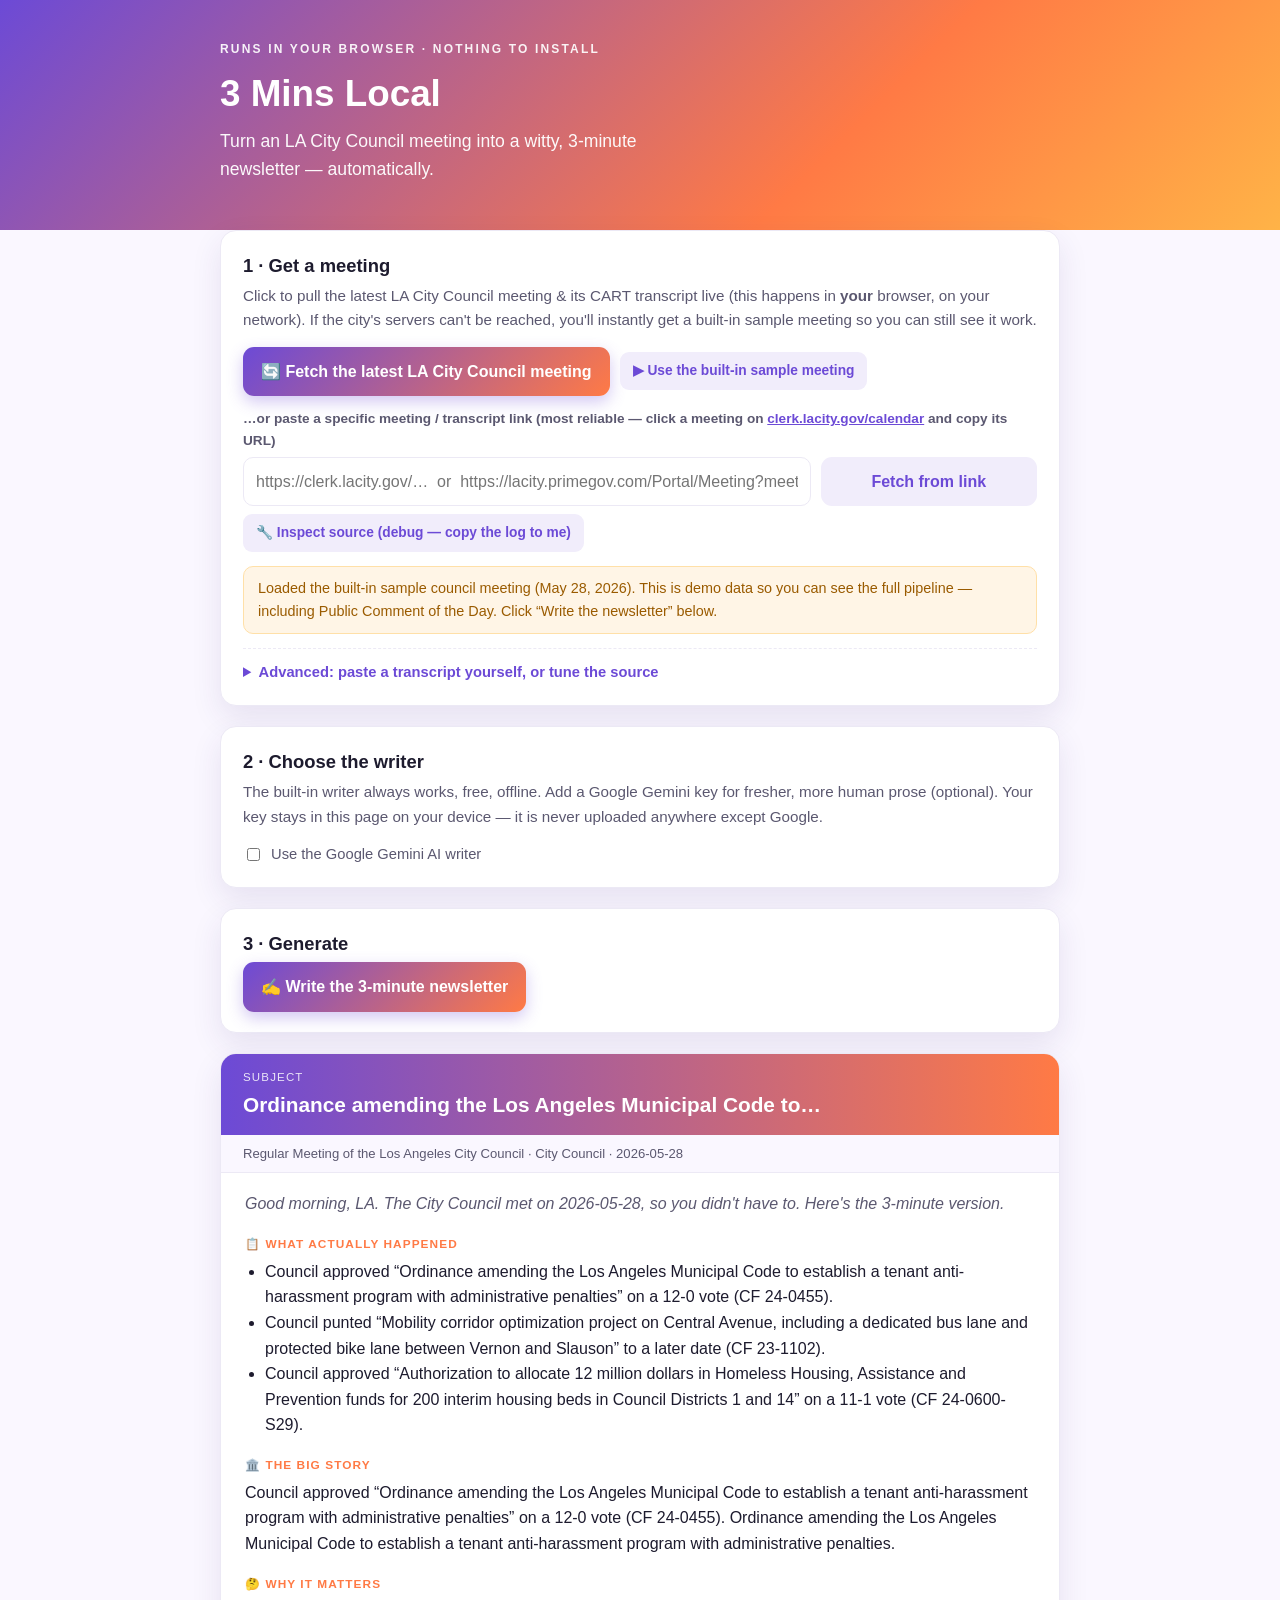
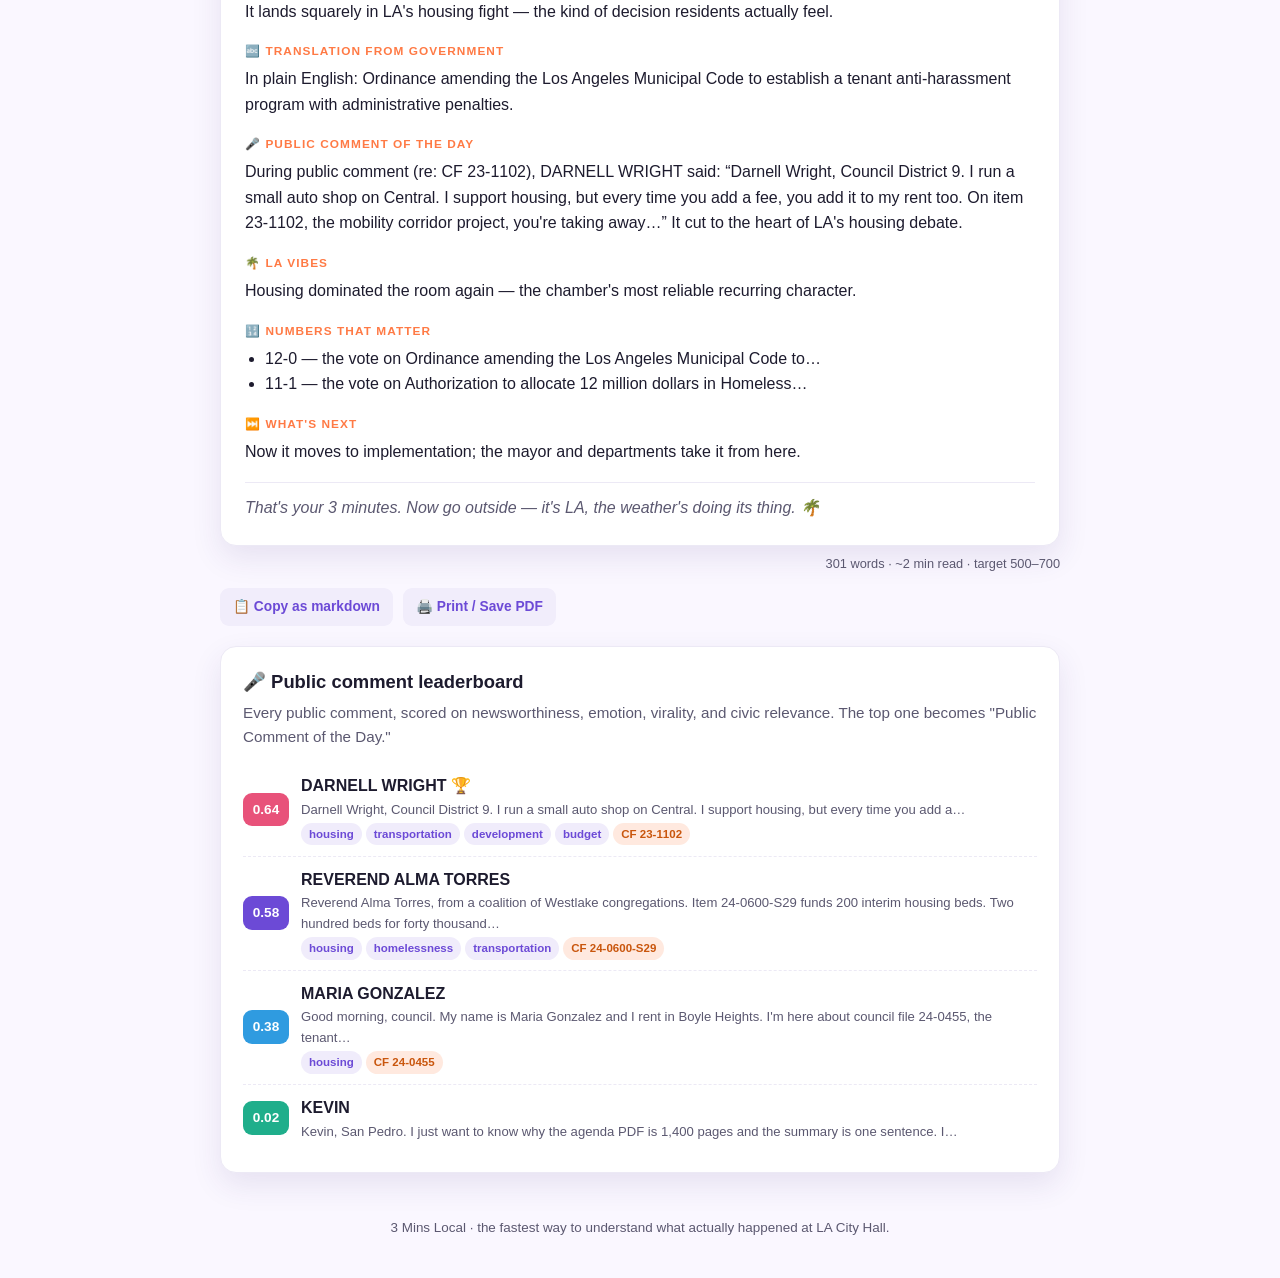
==== commit d5d74007: "fix: auto-generate newsletter on load + simpler Pages workflow - app.html now calls generate() immed" ====
--- a/app.html
+++ b/app.html
@@ -400,8 +400,9 @@
 $("btnCopy").addEventListener("click",()=>{navigator.clipboard.writeText(lastMarkdown).then(()=>{$("btnCopy").textContent="✓ Copied!";setTimeout(()=>$("btnCopy").textContent="📋 Copy as markdown",1500);});});
 $("btnPrint").addEventListener("click",()=>window.print());
 
-// On load: show the sample immediately so the page visibly "works".
+// On load: load sample AND auto-generate so the newsletter is visible immediately.
 loadSample();
+generate();
 </script>
 </body>
 </html>
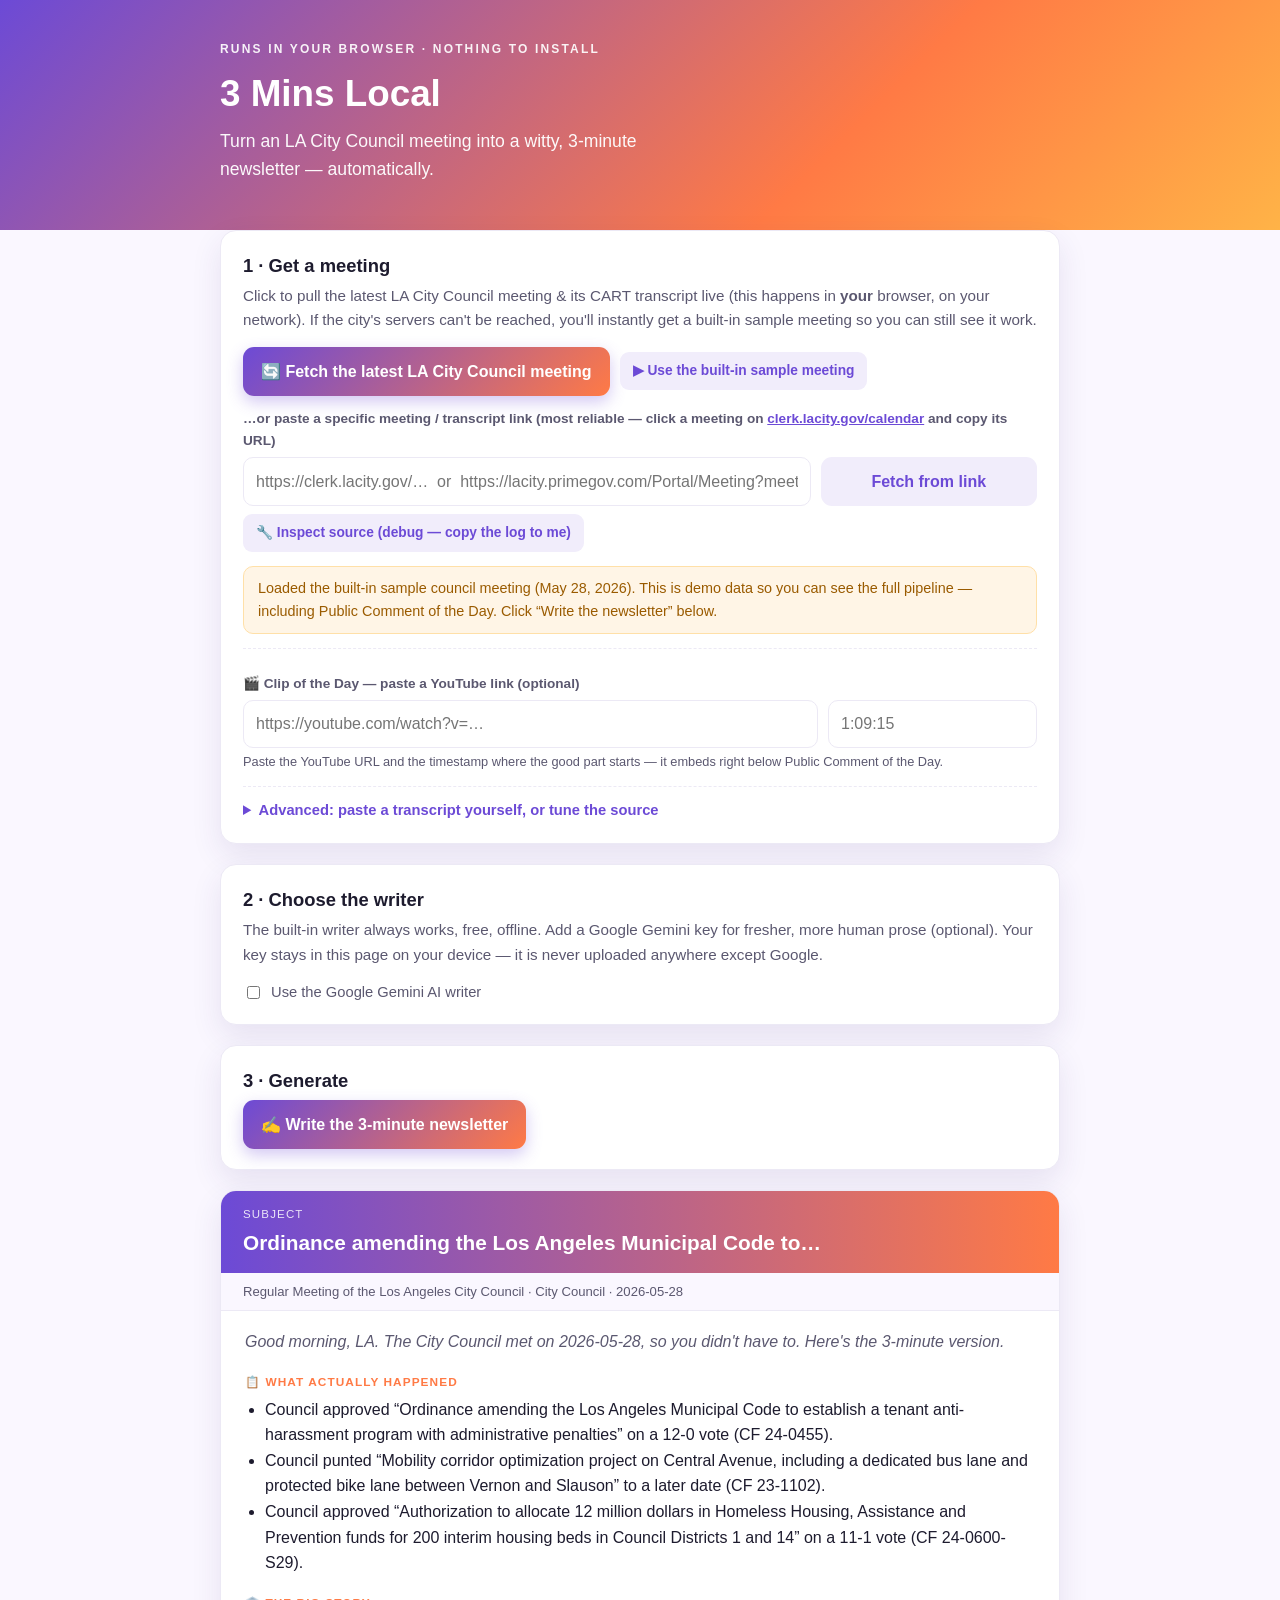
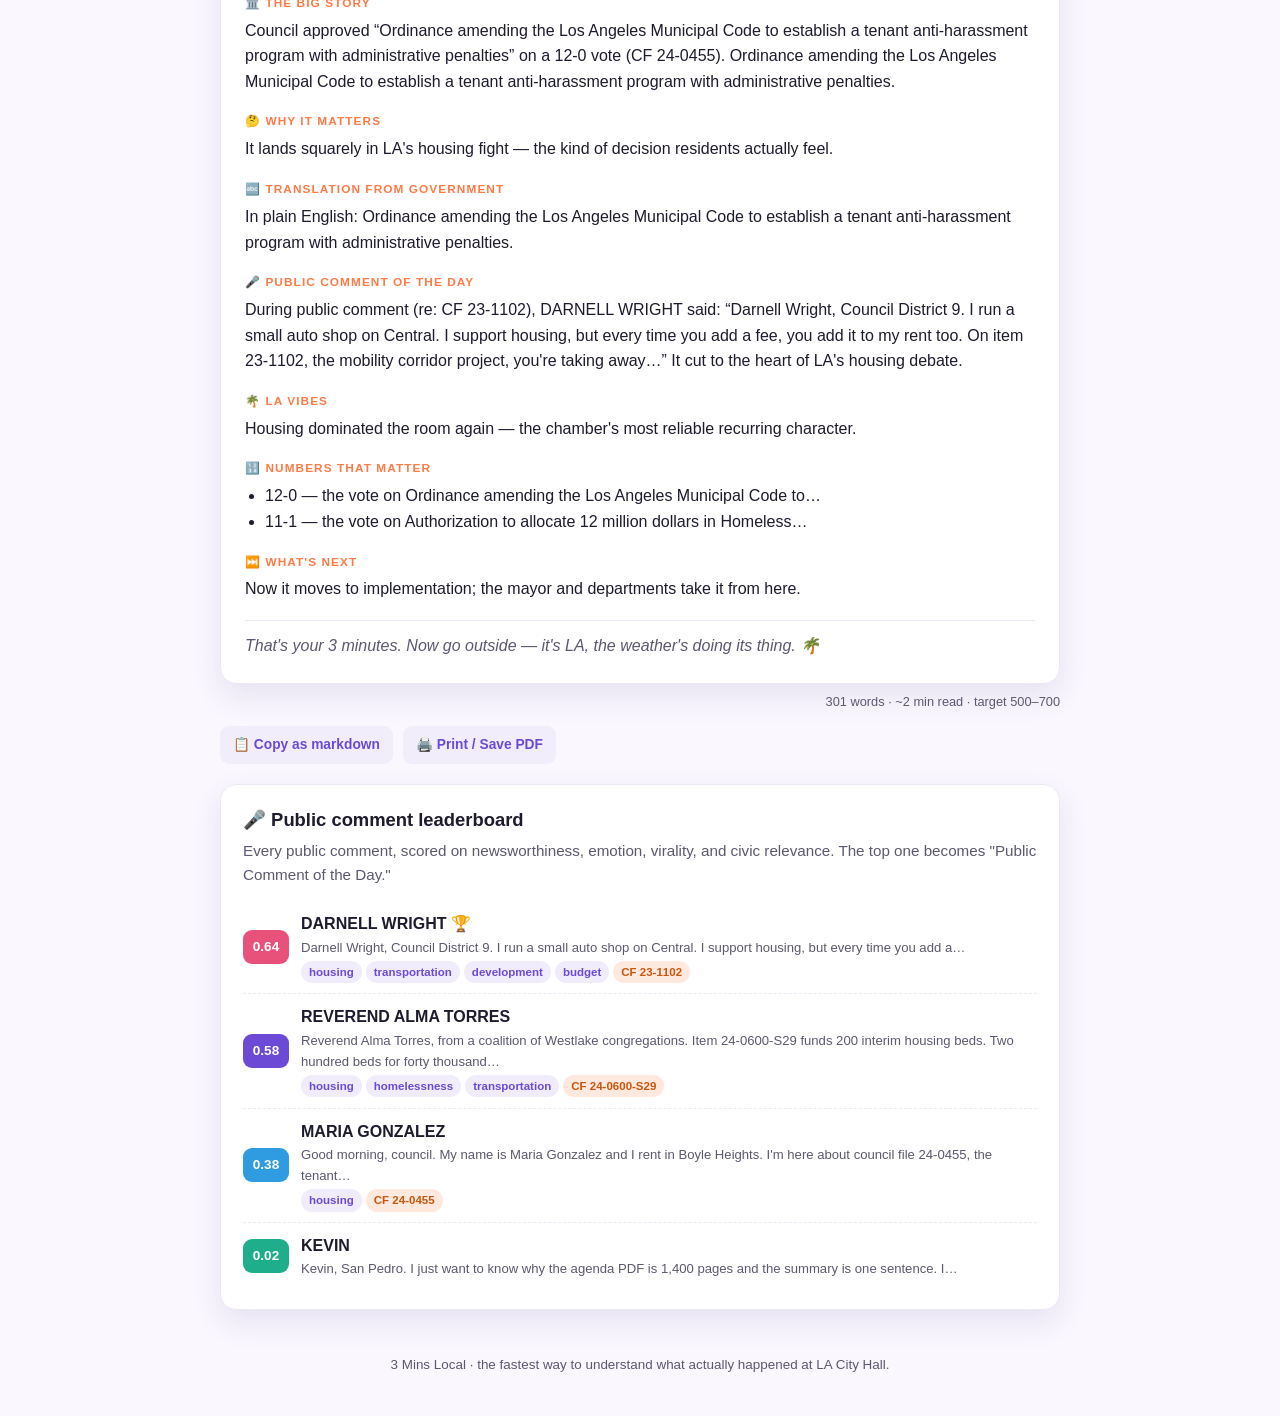
==== commit b662bb3b: "feat(app): embed YouTube clip of the day in newsletter Adds a "Clip of the Day" input (YouTube URL +" ====
--- a/app.html
+++ b/app.html
@@ -74,6 +74,9 @@
   .copybar{display:flex;gap:10px;margin-top:14px}
   footer{color:var(--muted);font-size:.84rem;text-align:center;padding:24px 0 40px}
   a{color:var(--grape)}
+  .clip-wrap{position:relative;padding-bottom:56.25%;height:0;overflow:hidden;border-radius:12px;margin:14px 0 6px}
+  .clip-wrap iframe{position:absolute;top:0;left:0;width:100%;height:100%;border:0;border-radius:12px}
+  .clip-label{font-size:.78rem;color:var(--muted);margin:0 0 10px;font-style:italic}
 </style>
 </head>
 <body>
@@ -102,6 +105,15 @@
     <div class="banner demo" id="bDemo"></div>
     <div class="banner fail" id="bFail"></div>
     <div id="log"></div>
+
+    <div style="margin-top:14px;border-top:1px dashed var(--line);padding-top:12px">
+      <label class="field" for="clipUrl">🎬 Clip of the Day — paste a YouTube link (optional)</label>
+      <div class="inline">
+        <input type="text" id="clipUrl" placeholder="https://youtube.com/watch?v=…" style="flex:3" />
+        <input type="text" id="clipTs" placeholder="1:09:15" style="flex:1;min-width:90px" title="Timestamp where the clip starts (hh:mm:ss)" />
+      </div>
+      <p style="font-size:.8rem;color:var(--muted);margin:4px 0 0">Paste the YouTube URL and the timestamp where the good part starts — it embeds right below Public Comment of the Day.</p>
+    </div>
 
     <details>
       <summary>Advanced: paste a transcript yourself, or tune the source</summary>
@@ -374,6 +386,8 @@
 $("btnGen").addEventListener("click",generate);
 
 function esc(s){return (s||"").replace(/&/g,"&amp;").replace(/</g,"&lt;").replace(/>/g,"&gt;");}
+function tsToSecs(ts){if(!ts)return 0;const p=ts.trim().split(":").map(Number);if(p.length===3)return p[0]*3600+p[1]*60+p[2];if(p.length===2)return p[0]*60+p[1];return parseInt(ts)||0;}
+function parseClip(){const url=($("clipUrl")||{value:""}).value.trim();const ts=($("clipTs")||{value:""}).value.trim();if(!url)return null;const m=url.match(/(?:v=|youtu\.be\/)([A-Za-z0-9_-]{11})/);if(!m)return null;const vid=m[1];let start=tsToSecs(ts);if(!start){const tm=url.match(/[?&]t=(\d+)/);if(tm)start=parseInt(tm[1]);}return{vid,start};}
 let lastMarkdown="";
 function render(nl,meeting,ranked){
   const md=newsletterMarkdown(nl);lastMarkdown=md;
@@ -386,6 +400,7 @@
     <h4>🤔 Why It Matters</h4><p>${esc(nl.why_it_matters)}</p>
     <h4>🔤 Translation From Government</h4><p>${esc(nl.translation)}</p>
     <h4>🎤 Public Comment of the Day</h4><p>${esc(nl.public_comment_of_the_day)}</p>
+    ${(c=>c?`<div class="clip-wrap"><iframe src="https://www.youtube.com/embed/${c.vid}?start=${c.start}&rel=0" allowfullscreen loading="lazy"></iframe></div><p class="clip-label">▶ Cued to ${($("clipTs")||{value:""}).value||c.start+"s"} — watch the full meeting on <a href="https://youtube.com/watch?v=${c.vid}&t=${c.start}" target="_blank">YouTube</a></p>`:"")( parseClip())}
     <h4>🌴 LA Vibes</h4><p>${esc(nl.la_vibes)}</p>
     <h4>🔢 Numbers That Matter</h4><ul>${nl.numbers_that_matter.map(b=>"<li>"+esc(b)+"</li>").join("")}</ul>
     <h4>⏭️ What's Next</h4><p>${esc(nl.whats_next)}</p>
@@ -396,7 +411,7 @@
   $("leader").innerHTML=ranked.length?ranked.map((c,i)=>`<div class="lead-row"><div class="badge" style="background:${colors[i%colors.length]}">${c.score.toFixed(2)}</div><div><div class="who">${esc(speakerLabel(c.speakerName))} ${i===0?"🏆":""}</div><div class="det">${esc(trimQuote(c.text,22))}</div><div>${c.topics.map(t=>'<span class="topic">'+t+'</span>').join("")}${c.agendaRefs.map(r=>'<span class="topic" style="background:#ffe9df;color:#c9560d">CF '+r+'</span>').join("")}</div></div></div>`).join(""):'<p class="hint">No public comments detected in this transcript.</p>';
   $("out").style.display="block";$("out").scrollIntoView({behavior:"smooth"});
 }
-function newsletterMarkdown(nl){return `**SUBJECT:** ${nl.subject}\n\n# 3 Mins Local\n\n_${nl.hook}_\n\n## What Actually Happened\n${nl.what_happened.map(b=>"- "+b).join("\n")}\n\n## The Big Story\n${nl.big_story}\n\n## Why It Matters\n${nl.why_it_matters}\n\n## Translation From Government\n${nl.translation}\n\n## Public Comment of the Day\n${nl.public_comment_of_the_day}\n\n## LA Vibes\n${nl.la_vibes}\n\n## Numbers That Matter\n${nl.numbers_that_matter.map(b=>"- "+b).join("\n")}\n\n## What's Next\n${nl.whats_next}\n\n---\n_${nl.closing}_`;}
+function newsletterMarkdown(nl){const c=parseClip();const clipMd=c?`\n\n▶ [Watch the clip](https://youtu.be/${c.vid}?t=${c.start})`:"";return `**SUBJECT:** ${nl.subject}\n\n# 3 Mins Local\n\n_${nl.hook}_\n\n## What Actually Happened\n${nl.what_happened.map(b=>"- "+b).join("\n")}\n\n## The Big Story\n${nl.big_story}\n\n## Why It Matters\n${nl.why_it_matters}\n\n## Translation From Government\n${nl.translation}\n\n## Public Comment of the Day\n${nl.public_comment_of_the_day}${clipMd}\n\n## LA Vibes\n${nl.la_vibes}\n\n## Numbers That Matter\n${nl.numbers_that_matter.map(b=>"- "+b).join("\n")}\n\n## What's Next\n${nl.whats_next}\n\n---\n_${nl.closing}_`;}
 $("btnCopy").addEventListener("click",()=>{navigator.clipboard.writeText(lastMarkdown).then(()=>{$("btnCopy").textContent="✓ Copied!";setTimeout(()=>$("btnCopy").textContent="📋 Copy as markdown",1500);});});
 $("btnPrint").addEventListener("click",()=>window.print());
 
